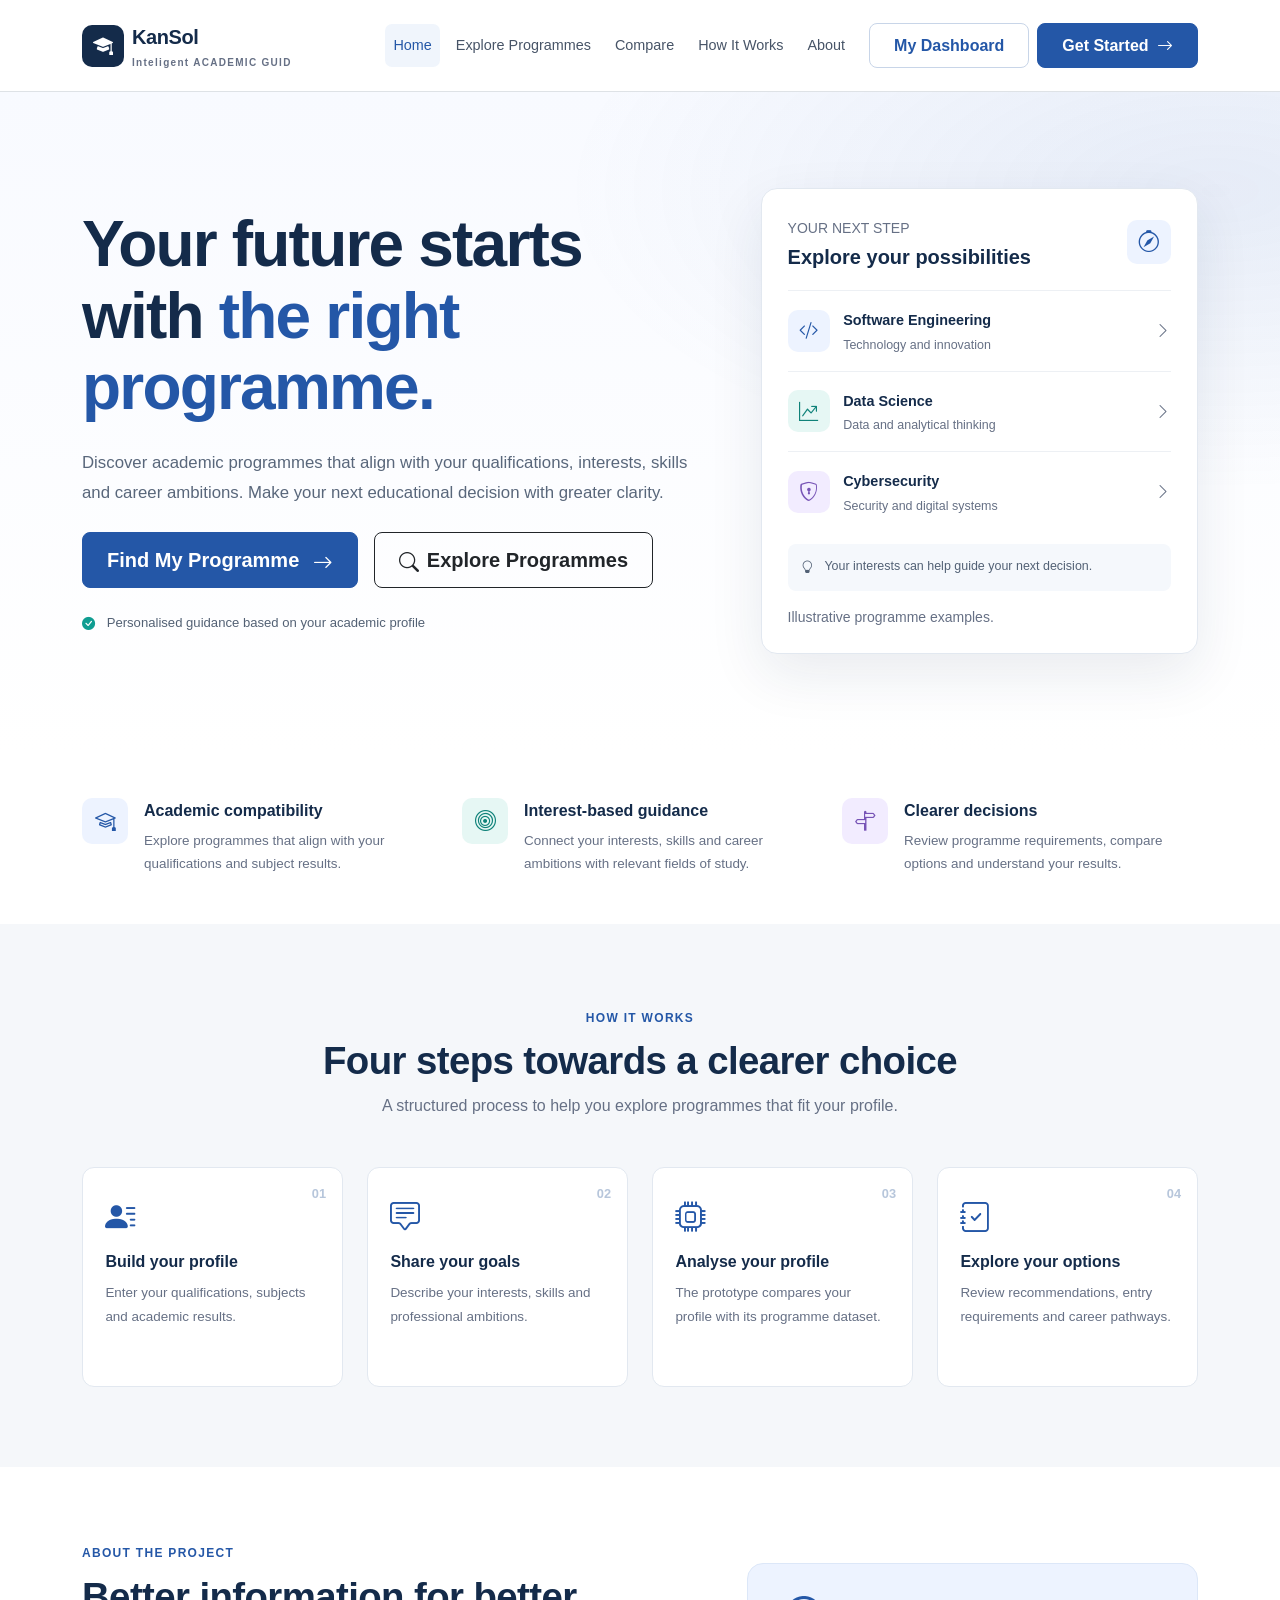
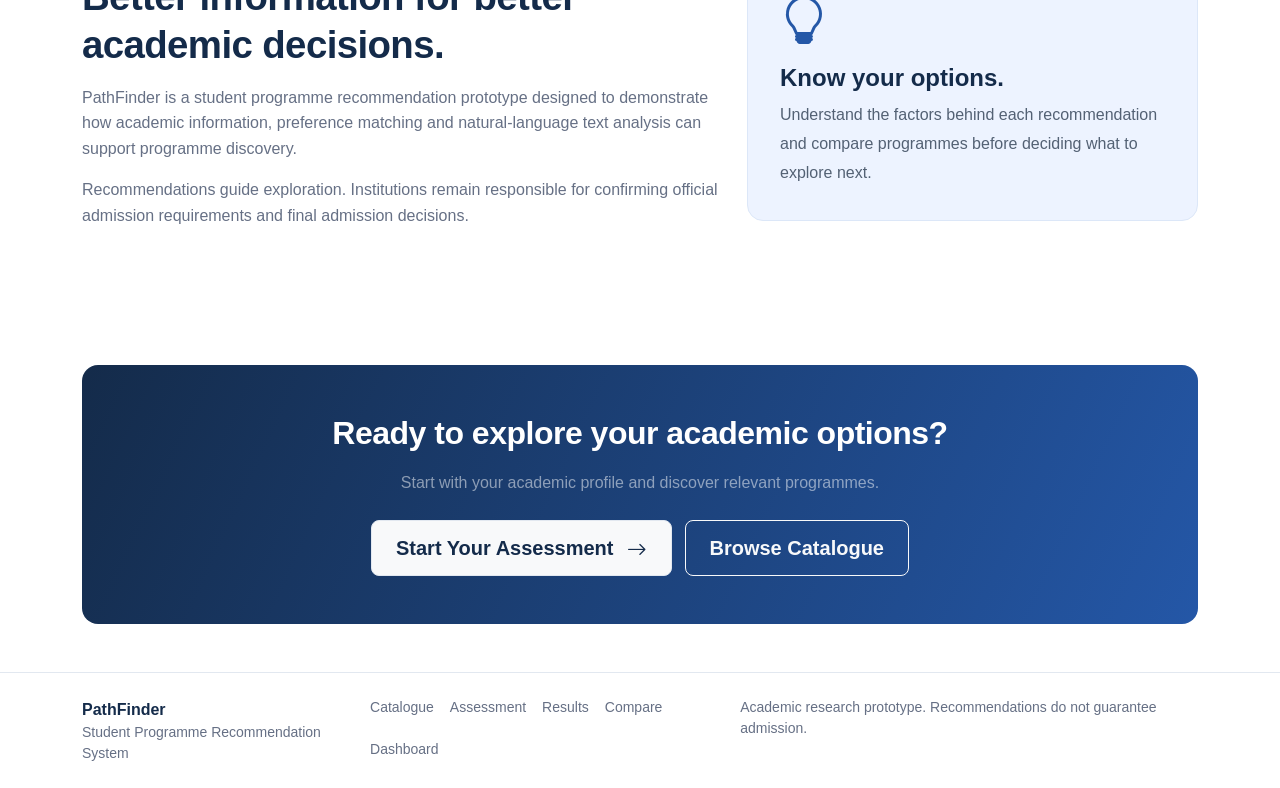
==== student-programme-recommender/index.html @ 3f0417a5 "First commit" ====
<!DOCTYPE html>
<html lang="en">
<head>
  <meta charset="UTF-8">
  <meta name="viewport" content="width=device-width, initial-scale=1.0">
  <meta name="description" content="Discover higher education programmes that match your academic qualifications, interests, skills and career goals.">
  <title>KanSol | Student Programme Recommendation System</title>

  <link href="https://cdn.jsdelivr.net/npm/bootstrap@5.3.8/dist/css/bootstrap.min.css"
        rel="stylesheet">
  <link href="https://cdn.jsdelivr.net/npm/bootstrap-icons@1.11.3/font/bootstrap-icons.min.css"
        rel="stylesheet">
  <link rel="stylesheet" href="assets/css/style.css">
</head>

<body>
  <nav class="navbar navbar-expand-lg navbar-light bg-white sticky-top border-bottom">
    <div class="container py-2">
      <a class="navbar-brand d-flex align-items-center gap-2" href="index.html">
        <span class="brand-icon"><i class="bi bi-mortarboard-fill"></i></span>
        <span>
          <strong class="brand-name">KanSol</strong>
          <small class="d-block brand-caption">Inteligent ACADEMIC GUID</small>
        </span>
      </a>

      <button class="navbar-toggler" type="button"
              data-bs-toggle="collapse" data-bs-target="#mainNavbar"
              aria-controls="mainNavbar" aria-expanded="false"
              aria-label="Toggle navigation">
        <span class="navbar-toggler-icon"></span>
      </button>

      <div class="collapse navbar-collapse" id="mainNavbar">
        <ul class="navbar-nav ms-auto align-items-lg-center gap-lg-2">
          <li class="nav-item">
            <a class="nav-link active" aria-current="page" href="index.html">Home</a>
          </li>
          <li class="nav-item">
            <a class="nav-link" href="pages/catalogue.html">Explore Programmes</a>
          </li>
          <li class="nav-item">
            <a class="nav-link" href="pages/compare.html">Compare</a>
          </li>
          <li class="nav-item">
            <a class="nav-link" href="#how-it-works">How It Works</a>
          </li>
          <li class="nav-item">
            <a class="nav-link" href="#about">About</a>
          </li>
          <li class="nav-item ms-lg-2">
            <a class="btn btn-outline-primary px-4" href="pages/dashboard.html">
              My Dashboard
            </a>
          </li>
          <li class="nav-item">
            <a class="btn btn-primary px-4" href="pages/assessment.html">
              Get Started <i class="bi bi-arrow-right ms-1"></i>
            </a>
          </li>
        </ul>
      </div>
    </div>
  </nav>

  <main>
    <section class="hero-section">
      <div class="container py-5">
        <div class="row align-items-center g-5 py-lg-5">
          <div class="col-lg-7">
            
            <h1 class="hero-title mb-4">
              Your future starts with
              <span class="text-accent">the right programme.</span>
            </h1>

            <p class="hero-description mb-4">
              Discover academic programmes that align with your qualifications,
              interests, skills and career ambitions. Make your next educational
              decision with greater clarity.
            </p>

            <div class="d-flex flex-column flex-sm-row gap-3 mb-4">
              <a href="pages/assessment.html" class="btn btn-primary btn-lg px-4">
                Find My Programme <i class="bi bi-arrow-right ms-2"></i>
              </a>

              <a href="pages/catalogue.html" class="btn btn-outline-dark btn-lg px-4">
                <i class="bi bi-search me-2"></i>Explore Programmes
              </a>
            </div>

            <div class="hero-note">
              <i class="bi bi-check-circle-fill me-2"></i>
              Personalised guidance based on your academic profile
            </div>
          </div>

          <div class="col-lg-5">
            <div class="hero-visual">
              <div class="visual-heading">
                <div>
                  <span class="small text-secondary">YOUR NEXT STEP</span>
                  <h5 class="mb-0 mt-1">Explore your possibilities</h5>
                </div>
                <span class="visual-icon"><i class="bi bi-compass"></i></span>
              </div>

              <a class="visual-item text-decoration-none text-reset"
                 href="pages/catalogue.html?search=Software%20Engineering">
                <span class="visual-item-icon icon-blue">
                  <i class="bi bi-code-slash"></i>
                </span>
                <div class="flex-grow-1">
                  <strong>Software Engineering</strong>
                  <small class="d-block text-secondary">Technology and innovation</small>
                </div>
                <i class="bi bi-chevron-right text-secondary"></i>
              </a>

              <a class="visual-item text-decoration-none text-reset"
                 href="pages/catalogue.html?search=Data%20Science">
                <span class="visual-item-icon icon-teal">
                  <i class="bi bi-graph-up-arrow"></i>
                </span>
                <div class="flex-grow-1">
                  <strong>Data Science</strong>
                  <small class="d-block text-secondary">Data and analytical thinking</small>
                </div>
                <i class="bi bi-chevron-right text-secondary"></i>
              </a>

              <a class="visual-item text-decoration-none text-reset"
                 href="pages/catalogue.html?search=Cybersecurity">
                <span class="visual-item-icon icon-purple">
                  <i class="bi bi-shield-lock"></i>
                </span>
                <div class="flex-grow-1">
                  <strong>Cybersecurity</strong>
                  <small class="d-block text-secondary">Security and digital systems</small>
                </div>
                <i class="bi bi-chevron-right text-secondary"></i>
              </a>

              <div class="visual-footer">
                <i class="bi bi-lightbulb me-2"></i>
                Your interests can help guide your next decision.
              </div>
              <p class="small text-secondary mt-3 mb-0">
                Illustrative programme examples.
              </p>
            </div>
          </div>
        </div>
      </div>
    </section>

    <section class="py-5 bg-white">
      <div class="container">
        <div class="row g-4">
          <div class="col-md-4">
            <div class="feature-item">
              <span class="feature-icon"><i class="bi bi-mortarboard"></i></span>
              <div>
                <h5>Academic compatibility</h5>
                <p>Explore programmes that align with your qualifications and subject results.</p>
              </div>
            </div>
          </div>

          <div class="col-md-4">
            <div class="feature-item">
              <span class="feature-icon teal-feature"><i class="bi bi-bullseye"></i></span>
              <div>
                <h5>Interest-based guidance</h5>
                <p>Connect your interests, skills and career ambitions with relevant fields of study.</p>
              </div>
            </div>
          </div>

          <div class="col-md-4">
            <div class="feature-item">
              <span class="feature-icon purple-feature"><i class="bi bi-signpost-split"></i></span>
              <div>
                <h5>Clearer decisions</h5>
                <p>Review programme requirements, compare options and understand your results.</p>
              </div>
            </div>
          </div>
        </div>
      </div>
    </section>

    <section id="how-it-works" class="section-space">
      <div class="container">
        <div class="section-heading text-center mx-auto mb-5">
          <span class="section-label">HOW IT WORKS</span>
          <h2 class="section-title mt-2">Four steps towards a clearer choice</h2>
          <p class="text-secondary">
            A structured process to help you explore programmes that fit your profile.
          </p>
        </div>

        <div class="row g-4">
          <div class="col-sm-6 col-lg-3">
            <div class="step-card">
              <span class="step-number">01</span>
              <i class="bi bi-person-lines-fill step-icon"></i>
              <h5>Build your profile</h5>
              <p>Enter your qualifications, subjects and academic results.</p>
            </div>
          </div>

          <div class="col-sm-6 col-lg-3">
            <div class="step-card">
              <span class="step-number">02</span>
              <i class="bi bi-chat-square-text step-icon"></i>
              <h5>Share your goals</h5>
              <p>Describe your interests, skills and professional ambitions.</p>
            </div>
          </div>

          <div class="col-sm-6 col-lg-3">
            <div class="step-card">
              <span class="step-number">03</span>
              <i class="bi bi-cpu step-icon"></i>
              <h5>Analyse your profile</h5>
              <p>The prototype compares your profile with its programme dataset.</p>
            </div>
          </div>

          <div class="col-sm-6 col-lg-3">
            <div class="step-card">
              <span class="step-number">04</span>
              <i class="bi bi-journal-check step-icon"></i>
              <h5>Explore your options</h5>
              <p>Review recommendations, entry requirements and career pathways.</p>
            </div>
          </div>
        </div>
      </div>
    </section>

    <section id="about" class="about-section py-5">
      <div class="container py-lg-4">
        <div class="row align-items-center g-4">
          <div class="col-lg-7">
            <span class="section-label">ABOUT THE PROJECT</span>
            <h2 class="section-title mt-2">Better information for better academic decisions.</h2>
            <p class="text-secondary mt-3">
              PathFinder is a student programme recommendation prototype designed
              to demonstrate how academic information, preference matching and
              natural-language text analysis can support programme discovery.
            </p>
            <p class="text-secondary">
              Recommendations guide exploration. Institutions remain responsible
              for confirming official admission requirements and final admission decisions.
            </p>
          </div>
          <div class="col-lg-5">
            <div class="about-panel">
              <i class="bi bi-lightbulb display-5 mb-3"></i>
              <h4>Know your options.</h4>
              <p class="mb-0">
                Understand the factors behind each recommendation and compare
                programmes before deciding what to explore next.
              </p>
            </div>
          </div>
        </div>
      </div>
    </section>

    <section class="py-5">
      <div class="container">
        <div class="cta-panel p-4 p-lg-5 text-center">
          <h2 class="text-white">Ready to explore your academic options?</h2>
          <p class="text-white-50 mt-3 mb-4">
            Start with your academic profile and discover relevant programmes.
          </p>
          <a href="pages/assessment.html" class="btn btn-light btn-lg px-4">
            Start Your Assessment <i class="bi bi-arrow-right ms-2"></i>
          </a>
          <a href="pages/catalogue.html" class="btn btn-outline-light btn-lg px-4 ms-sm-2 mt-2 mt-sm-0">
            Browse Catalogue
          </a>
        </div>
      </div>
    </section>
  </main>

  <footer class="site-footer py-4">
    <div class="container d-flex flex-column flex-md-row justify-content-between gap-3">
      <div>
        <strong>PathFinder</strong>
        <p class="small text-secondary mb-0">Student Programme Recommendation System</p>
      </div>
      <div class="d-flex flex-wrap gap-3">
        <a class="small text-secondary" href="pages/catalogue.html">Catalogue</a>
        <a class="small text-secondary" href="pages/assessment.html">Assessment</a>
        <a class="small text-secondary" href="pages/results.html">Results</a>
        <a class="small text-secondary" href="pages/compare.html">Compare</a>
        <a class="small text-secondary" href="pages/dashboard.html">Dashboard</a>
      </div>
      <p class="small text-secondary mb-0">
        Academic research prototype. Recommendations do not guarantee admission.
      </p>
    </div>
  </footer>

  <script src="https://cdn.jsdelivr.net/npm/bootstrap@5.3.8/dist/js/bootstrap.bundle.min.js"></script>
  <script src="assets/js/app.js"></script>
</body>
</html>
---- student-programme-recommender/assets/css/style.css ----
:root {
  --pf-primary: #142b4a;
  --pf-blue: #2457a7;
  --pf-accent: #0f9d91;
  --pf-bg: #f5f7fa;
  --pf-text: #202b3c;
  --pf-muted: #667085;
  --pf-border: #e2e8f0;
  --pf-radius: 12px;
  --pf-shadow: 0 8px 24px rgba(20, 43, 74, 0.07);
  --pf-shadow-hover: 0 14px 32px rgba(20, 43, 74, 0.12);
}

*,
*::before,
*::after {
  box-sizing: border-box;
}

html {
  scroll-behavior: smooth;
  scroll-padding-top: 90px;
}

body {
  margin: 0;
  font-family: Inter, "Segoe UI", Arial, sans-serif;
  color: var(--pf-text);
  background: #fff;
  line-height: 1.6;
  -webkit-font-smoothing: antialiased;
}

img,
svg,
video {
  max-width: 100%;
}

img {
  height: auto;
}

a {
  color: var(--pf-blue);
  text-decoration: none;
}

a:hover {
  color: var(--pf-primary);
}

button,
input,
select,
textarea {
  font: inherit;
}

button,
.btn {
  -webkit-tap-highlight-color: transparent;
}

:focus-visible {
  outline: 3px solid rgba(36, 87, 167, 0.35);
  outline-offset: 3px;
}

/* Typography */

h1,
h2,
h3,
h4,
h5,
h6 {
  color: var(--pf-primary);
  font-weight: 700;
  line-height: 1.3;
}

p {
  margin-bottom: 1rem;
}

.text-muted,
.text-secondary {
  color: var(--pf-muted) !important;
}

.text-primary {
  color: var(--pf-blue) !important;
}

.text-success {
  color: #147d64 !important;
}

.small,
small {
  line-height: 1.5;
}

/* Bootstrap containers and page layout */

.container,
.container-fluid {
  --bs-gutter-x: 1.5rem;
}

main {
  min-width: 0;
}

.page-header {
  margin-bottom: 1.75rem;
}

.page-header h1,
.page-title {
  margin-bottom: 0.5rem;
  font-weight: 750;
  letter-spacing: -0.5px;
}

.page-subtitle,
.page-header p {
  color: var(--pf-muted);
}

/* Buttons */

.btn {
  --bs-btn-font-weight: 600;
  --bs-btn-border-radius: 8px;
  --bs-btn-padding-y: 0.6rem;
  --bs-btn-padding-x: 1rem;
  transition:
    color 0.18s ease,
    background-color 0.18s ease,
    border-color 0.18s ease,
    box-shadow 0.18s ease;
}

.btn:focus-visible {
  box-shadow: 0 0 0 0.22rem rgba(36, 87, 167, 0.2);
}

.btn-primary {
  --bs-btn-color: #fff;
  --bs-btn-bg: var(--pf-blue);
  --bs-btn-border-color: var(--pf-blue);
  --bs-btn-hover-color: #fff;
  --bs-btn-hover-bg: var(--pf-primary);
  --bs-btn-hover-border-color: var(--pf-primary);
  --bs-btn-active-bg: var(--pf-primary);
  --bs-btn-active-border-color: var(--pf-primary);
  --bs-btn-disabled-bg: var(--pf-blue);
  --bs-btn-disabled-border-color: var(--pf-blue);
}

.btn-outline-primary {
  --bs-btn-color: var(--pf-blue);
  --bs-btn-border-color: #c8d5e8;
  --bs-btn-hover-color: #fff;
  --bs-btn-hover-bg: var(--pf-blue);
  --bs-btn-hover-border-color: var(--pf-blue);
  --bs-btn-active-bg: var(--pf-primary);
  --bs-btn-active-border-color: var(--pf-primary);
}

.btn-success {
  --bs-btn-bg: #147d64;
  --bs-btn-border-color: #147d64;
  --bs-btn-hover-bg: #106751;
  --bs-btn-hover-border-color: #106751;
}

.btn-danger {
  --bs-btn-bg: #c03939;
  --bs-btn-border-color: #c03939;
  --bs-btn-hover-bg: #a52e2e;
  --bs-btn-hover-border-color: #a52e2e;
}

.btn-light {
  --bs-btn-color: var(--pf-primary);
  --bs-btn-border-color: var(--pf-border);
}

.btn-link {
  text-decoration: none;
}

.btn-link:hover {
  text-decoration: underline;
}

.btn-sm {
  --bs-btn-padding-y: 0.35rem;
  --bs-btn-padding-x: 0.7rem;
  --bs-btn-font-size: 0.875rem;
}

.btn-lg {
  --bs-btn-padding-y: 0.75rem;
  --bs-btn-padding-x: 1.25rem;
}

.btn:disabled,
.btn.disabled {
  cursor: not-allowed;
  transform: none;
}

/* Navigation */

.navbar {
  position: relative;
  z-index: 1030;
  background: #fff;
}

.navbar-brand {
  color: var(--pf-primary);
  font-weight: 700;
}

.navbar-brand:hover {
  color: var(--pf-blue);
}

.brand-icon {
  width: 42px;
  height: 42px;
  display: inline-grid;
  place-items: center;
  flex-shrink: 0;
  border-radius: 10px;
  background: var(--pf-primary);
  color: #fff;
  font-size: 1.25rem;
}

.brand-name {
  font-size: 1.25rem;
  line-height: 1.2;
  letter-spacing: -0.4px;
}

.brand-caption {
  display: block;
  margin-top: 3px;
  color: var(--pf-muted);
  font-size: 0.625rem;
  letter-spacing: 1.3px;
  line-height: 1.4;
}

.navbar .nav-link {
  padding: 0.6rem 0.8rem;
  border-radius: 7px;
  color: #475467;
  font-size: 0.9rem;
  font-weight: 500;
  transition: color 0.18s ease, background-color 0.18s ease;
}

.navbar .nav-link:hover,
.navbar .nav-link.active {
  color: var(--pf-blue);
  background: #f0f5fc;
}

.navbar-toggler {
  border-color: var(--pf-border);
  border-radius: 8px;
  padding: 0.45rem 0.65rem;
}

.navbar-toggler:focus {
  box-shadow: 0 0 0 0.2rem rgba(36, 87, 167, 0.15);
}

/* Bootstrap cards */

.card {
  --bs-card-border-color: var(--pf-border);
  --bs-card-border-radius: var(--pf-radius);
  --bs-card-cap-bg: #fff;
  box-shadow: 0 2px 8px rgba(20, 43, 74, 0.025);
}

.card-header {
  padding: 1rem 1.25rem;
  border-bottom-color: var(--pf-border);
  color: var(--pf-primary);
  font-weight: 650;
}

.card-body {
  min-width: 0;
}

.card-title {
  margin-bottom: 0.5rem;
  color: var(--pf-primary);
  font-weight: 700;
}

.card-text {
  color: var(--pf-muted);
}

.card-footer {
  border-top-color: var(--pf-border);
  background: #fff;
}

.card-hover {
  transition: border-color 0.2s ease, box-shadow 0.2s ease;
}

.card-hover:hover {
  border-color: #c8d5e8;
  box-shadow: var(--pf-shadow);
}

/* Forms */

.form-label {
  margin-bottom: 0.4rem;
  color: #344054;
  font-size: 0.9rem;
  font-weight: 600;
}

.form-control,
.form-select {
  min-height: 44px;
  border-color: #d0d7e2;
  border-radius: 8px;
  color: var(--pf-text);
  background-color: #fff;
}

textarea.form-control {
  min-height: 110px;
}

.form-control::placeholder {
  color: #98a2b3;
  opacity: 1;
}

.form-control:focus,
.form-select:focus {
  border-color: var(--pf-blue);
  box-shadow: 0 0 0 0.2rem rgba(36, 87, 167, 0.12);
}

.form-check-input {
  border-color: #b8c3d1;
}

.form-check-input:checked {
  border-color: var(--pf-blue);
  background-color: var(--pf-blue);
}

.form-check-input:focus {
  border-color: var(--pf-blue);
  box-shadow: 0 0 0 0.2rem rgba(36, 87, 167, 0.15);
}

.form-text {
  color: var(--pf-muted);
}

.input-group-text {
  border-color: #d0d7e2;
  background: #f8fafc;
  color: #475467;
}

/* Tables */

.table {
  --bs-table-color: var(--pf-text);
  --bs-table-border-color: var(--pf-border);
  margin-bottom: 0;
  vertical-align: middle;
}

.table > :not(caption) > * > * {
  padding: 0.85rem 1rem;
}

.table thead th {
  background: #f8fafc;
  color: #475467;
  font-size: 0.78rem;
  font-weight: 700;
  letter-spacing: 0.35px;
  text-transform: uppercase;
  white-space: nowrap;
}

.table tbody td {
  font-size: 0.9rem;
}

.table tbody tr:hover > * {
  --bs-table-bg-state: #f8faff;
}

.table-responsive {
  border: 1px solid var(--pf-border);
  border-radius: 10px;
}

/* Badges, alerts, and status labels */

.badge {
  font-weight: 600;
  letter-spacing: 0.1px;
}

.alert {
  border-radius: 10px;
}

.alert-primary {
  --bs-alert-color: #1b477f;
  --bs-alert-bg: #edf3ff;
  --bs-alert-border-color: #d5e2f8;
}

.alert-success {
  --bs-alert-color: #146c43;
}

.alert-warning {
  --bs-alert-color: #805b13;
}

.alert-danger {
  --bs-alert-color: #a52e2e;
}

/* Dropdowns and modals */

.dropdown-menu {
  padding: 0.45rem;
  border-color: var(--pf-border);
  border-radius: 10px;
  box-shadow: var(--pf-shadow);
}

.dropdown-item {
  padding: 0.6rem 0.8rem;
  border-radius: 6px;
  color: var(--pf-text);
}

.dropdown-item:hover,
.dropdown-item:focus {
  background: #f0f5fc;
  color: var(--pf-blue);
}

.modal-content {
  border: 1px solid var(--pf-border);
  border-radius: 14px;
  box-shadow: var(--pf-shadow-hover);
}

.modal-header,
.modal-footer {
  border-color: var(--pf-border);
}

.modal-title {
  font-weight: 700;
}

/* Landing page hero */

.hero-section {
  overflow: hidden;
  background:
    radial-gradient(
      ellipse at 95% 15%,
      rgba(36, 87, 167, 0.09),
      transparent 38%
    ),
    linear-gradient(180deg, #f8faff 0%, #fff 100%);
}

.eyebrow,
.section-label {
  color: var(--pf-blue);
  font-size: 0.75rem;
  font-weight: 700;
  letter-spacing: 1.3px;
}

.eyebrow {
  display: inline-flex;
  align-items: center;
  gap: 0.5rem;
  padding: 0.5rem 0.8rem;
  border-radius: 50rem;
  background: #eaf1fc;
}

.hero-title {
  max-width: 760px;
  color: var(--pf-primary);
  font-size: clamp(2.4rem, 5vw, 4.25rem);
  font-weight: 750;
  line-height: 1.12;
  letter-spacing: -1.8px;
}

.text-accent {
  color: var(--pf-blue);
}

.hero-description {
  max-width: 620px;
  color: #59677b;
  font-size: 1.05rem;
  line-height: 1.8;
}

.hero-note {
  color: #536174;
  font-size: 0.82rem;
}

.hero-note i {
  color: var(--pf-accent);
}

/* Landing page preview panel */

.hero-visual {
  padding: 1.6rem;
  border: 1px solid var(--pf-border);
  border-radius: 16px;
  background: #fff;
  box-shadow: 0 20px 55px rgba(20, 43, 74, 0.09);
}

.visual-heading {
  display: flex;
  justify-content: space-between;
  align-items: center;
  gap: 1rem;
  margin-bottom: 1.25rem;
}

.visual-heading h5 {
  margin: 0;
  color: var(--pf-primary);
  font-weight: 700;
}

.visual-icon {
  display: grid;
  place-items: center;
  flex-shrink: 0;
  width: 44px;
  height: 44px;
  border-radius: 10px;
  color: var(--pf-blue);
  background: #edf3ff;
  font-size: 1.35rem;
}

.visual-item {
  display: flex;
  align-items: center;
  gap: 0.85rem;
  padding: 1rem 0;
  border-top: 1px solid #edf0f4;
}

.visual-item strong {
  color: var(--pf-primary);
  font-size: 0.9rem;
}

.visual-item small {
  display: block;
  margin-top: 0.2rem;
  font-size: 0.78rem;
}

.visual-item-icon {
  display: grid;
  place-items: center;
  flex-shrink: 0;
  width: 42px;
  height: 42px;
  border-radius: 10px;
  font-size: 1.2rem;
}

.icon-blue {
  color: #2457a7;
  background: #edf3ff;
}

.icon-teal {
  color: #0f8279;
  background: #e6f7f4;
}

.icon-purple {
  color: #7754b6;
  background: #f2ecff;
}

.visual-footer {
  margin-top: 0.75rem;
  padding: 0.85rem;
  border-radius: 8px;
  background: #f5f8fc;
  color: #526175;
  font-size: 0.78rem;
}

/* Features */

.feature-item {
  display: flex;
  align-items: flex-start;
  gap: 1rem;
  height: 100%;
}

.feature-icon {
  display: grid;
  place-items: center;
  flex-shrink: 0;
  width: 46px;
  height: 46px;
  border-radius: 10px;
  background: #edf3ff;
  color: var(--pf-blue);
  font-size: 1.3rem;
}

.teal-feature {
  background: #e6f7f4;
  color: #0f8279;
}

.purple-feature {
  background: #f2ecff;
  color: #7754b6;
}

.feature-item h5 {
  margin: 0.15rem 0 0.45rem;
  color: var(--pf-primary);
  font-size: 1rem;
  font-weight: 700;
}

.feature-item p {
  margin: 0;
  color: var(--pf-muted);
  font-size: 0.84rem;
  line-height: 1.75;
}

/* Sections and process cards */

.section-space {
  padding-top: 5rem;
  padding-bottom: 5rem;
  background: var(--pf-bg);
}

.section-heading {
  max-width: 650px;
}

.section-title {
  color: var(--pf-primary);
  font-size: clamp(1.8rem, 3vw, 2.5rem);
  font-weight: 750;
  line-height: 1.25;
  letter-spacing: -0.6px;
}

.step-card {
  position: relative;
  height: 100%;
  min-height: 220px;
  padding: 1.6rem 1.4rem;
  border: 1px solid var(--pf-border);
  border-radius: var(--pf-radius);
  background: #fff;
  transition: border-color 0.2s ease, box-shadow 0.2s ease;
}

.step-card:hover {
  border-color: #c8d5e8;
  box-shadow: var(--pf-shadow);
}

.step-number {
  position: absolute;
  top: 1rem;
  right: 1rem;
  color: #b7c6db;
  font-size: 0.8rem;
  font-weight: 700;
}

.step-icon {
  display: inline-block;
  margin: 0.5rem 0 1.25rem;
  color: var(--pf-blue);
  font-size: 1.9rem;
}

.step-card h5 {
  color: var(--pf-primary);
  font-size: 1rem;
  font-weight: 700;
}

.step-card p {
  margin: 0;
  color: var(--pf-muted);
  font-size: 0.84rem;
  line-height: 1.75;
}

/* About and call-to-action sections */

.about-section {
  background: #fff;
}

.about-panel {
  padding: 2rem;
  border: 1px solid #dce7f8;
  border-radius: 16px;
  background: #edf3ff;
  color: var(--pf-primary);
}

.about-panel > i {
  color: var(--pf-blue);
}

.about-panel p {
  color: #536174;
  line-height: 1.8;
}

.cta-panel {
  border-radius: 16px;
  background: linear-gradient(115deg, #142b4a, #2457a7);
}

.cta-panel h2 {
  color: #fff;
  font-weight: 750;
  letter-spacing: -0.5px;
}

.cta-panel p {
  color: rgba(255, 255, 255, 0.82);
}

.site-footer {
  border-top: 1px solid var(--pf-border);
  background: #fff;
}

.site-footer strong {
  color: var(--pf-primary);
}

.site-footer a {
  color: var(--pf-muted);
}

.site-footer a:hover {
  color: var(--pf-blue);
}

/* Catalogue, results, and programme details */

.programme-card {
  height: 100%;
  transition: border-color 0.2s ease, box-shadow 0.2s ease;
}

.programme-card:hover {
  border-color: #c8d5e8;
  box-shadow: var(--pf-shadow);
}

.programme-card .card-title a {
  color: var(--pf-primary);
}

.programme-card .card-title a:hover {
  color: var(--pf-blue);
}

.programme-meta {
  color: var(--pf-muted);
  font-size: 0.85rem;
}

.result-card {
  border: 1px solid var(--pf-border);
  border-radius: var(--pf-radius);
  background: #fff;
}

.result-card + .result-card {
  margin-top: 1rem;
}

.result-score {
  color: var(--pf-blue);
  font-weight: 700;
}

.filter-panel {
  padding: 1.25rem;
  border: 1px solid var(--pf-border);
  border-radius: var(--pf-radius);
  background: #fff;
}

.empty-state {
  padding: 2.5rem 1.25rem;
  border: 1px dashed #cbd5e1;
  border-radius: var(--pf-radius);
  background: #f8fafc;
  text-align: center;
}

.empty-state i {
  color: #8b9bb1;
  font-size: 2rem;
}

.empty-state h5 {
  margin-top: 0.75rem;
}

.empty-state p {
  color: var(--pf-muted);
}

/* Dashboard statistics */

.stat-card {
  height: 100%;
  padding: 1.25rem;
  border: 1px solid var(--pf-border);
  border-radius: var(--pf-radius);
  background: #fff;
}

.stat-card .stat-label {
  color: var(--pf-muted);
  font-size: 0.85rem;
  font-weight: 500;
}

.stat-card .stat-value {
  margin-top: 0.4rem;
  color: var(--pf-primary);
  font-size: 1.8rem;
  font-weight: 750;
  line-height: 1.25;
}

/* Admin interface */

.admin-layout {
  min-width: 0;
}

.admin-sidebar {
  background: #fff;
  border-right: 1px solid var(--pf-border);
}

.admin-sidebar .nav-link {
  display: flex;
  align-items: center;
  gap: 0.65rem;
  margin-bottom: 0.25rem;
  padding: 0.7rem 0.85rem;
  border-radius: 8px;
  color: #475467;
  font-size: 0.9rem;
  font-weight: 500;
}

.admin-sidebar .nav-link:hover,
.admin-sidebar .nav-link.active {
  background: #edf3ff;
  color: var(--pf-blue);
}

.admin-content {
  min-width: 0;
}

.admin-toolbar {
  display: flex;
  align-items: center;
  justify-content: space-between;
  flex-wrap: wrap;
  gap: 0.75rem;
  margin-bottom: 1.25rem;
}

.admin-table-actions {
  display: flex;
  align-items: center;
  gap: 0.4rem;
  flex-wrap: wrap;
}

/* Bootstrap Icons */

.bi {
  display: inline-block;
  line-height: 1;
  vertical-align: -0.1em;
}

.btn .bi {
  margin-right: 0.25rem;
}

.btn .bi:only-child {
  margin-right: 0;
}

.nav-link .bi {
  margin-right: 0.25rem;
}

.brand-icon .bi,
.visual-icon .bi,
.visual-item-icon .bi,
.feature-icon .bi,
.step-icon.bi {
  margin-right: 0;
}

/* Prevent wide content from breaking layouts */

pre,
code {
  overflow-wrap: anywhere;
}

.text-break {
  overflow-wrap: anywhere;
}

.min-w-0 {
  min-width: 0;
}

/* Tablet and smaller desktop */

@media (max-width: 991.98px) {
  .navbar-nav {
    align-items: stretch !important;
    padding-top: 0.75rem;
  }

  .navbar-nav .nav-link {
    padding: 0.7rem 0.8rem;
  }

  .navbar-nav .btn {
    margin-top: 0.4rem;
  }

  .hero-title {
    letter-spacing: -1.2px;
  }

  .section-space {
    padding-top: 4rem;
    padding-bottom: 4rem;
  }

  .admin-sidebar {
    border-right: 0;
    border-bottom: 1px solid var(--pf-border);
  }
}

/* Mobile */

@media (max-width: 575.98px) {
  body {
    font-size: 0.95rem;
  }

  .container,
  .container-fluid {
    --bs-gutter-x: 1.25rem;
  }

  .brand-icon {
    width: 38px;
    height: 38px;
    font-size: 1.1rem;
  }

  .brand-name {
    font-size: 1.1rem;
  }

  .brand-caption {
    font-size: 0.56rem;
    letter-spacing: 1px;
  }

  .hero-title {
    font-size: clamp(2.15rem, 10vw, 2.7rem);
    letter-spacing: -1px;
  }

  .hero-description {
    font-size: 0.95rem;
  }

  .hero-visual {
    padding: 1.15rem;
  }

  .section-space {
    padding-top: 3rem;
    padding-bottom: 3rem;
  }

  .about-panel {
    padding: 1.4rem;
  }

  .cta-panel {
    border-radius: 12px;
  }

  .cta-panel h2 {
    font-size: 1.55rem;
  }

  .table > :not(caption) > * > * {
    padding: 0.7rem 0.75rem;
  }

  .admin-toolbar {
    align-items: stretch;
  }

  .admin-toolbar > .btn,
  .admin-toolbar > .btn-group {
    align-self: flex-start;
  }

  .stat-card .stat-value {
    font-size: 1.5rem;
  }
}

/* Respect reduced-motion preferences */

@media (prefers-reduced-motion: reduce) {
  *,
  *::before,
  *::after {
    scroll-behavior: auto !important;
    animation-duration: 0.01ms !important;
    animation-iteration-count: 1 !important;
    transition-duration: 0.01ms !important;
  }
}
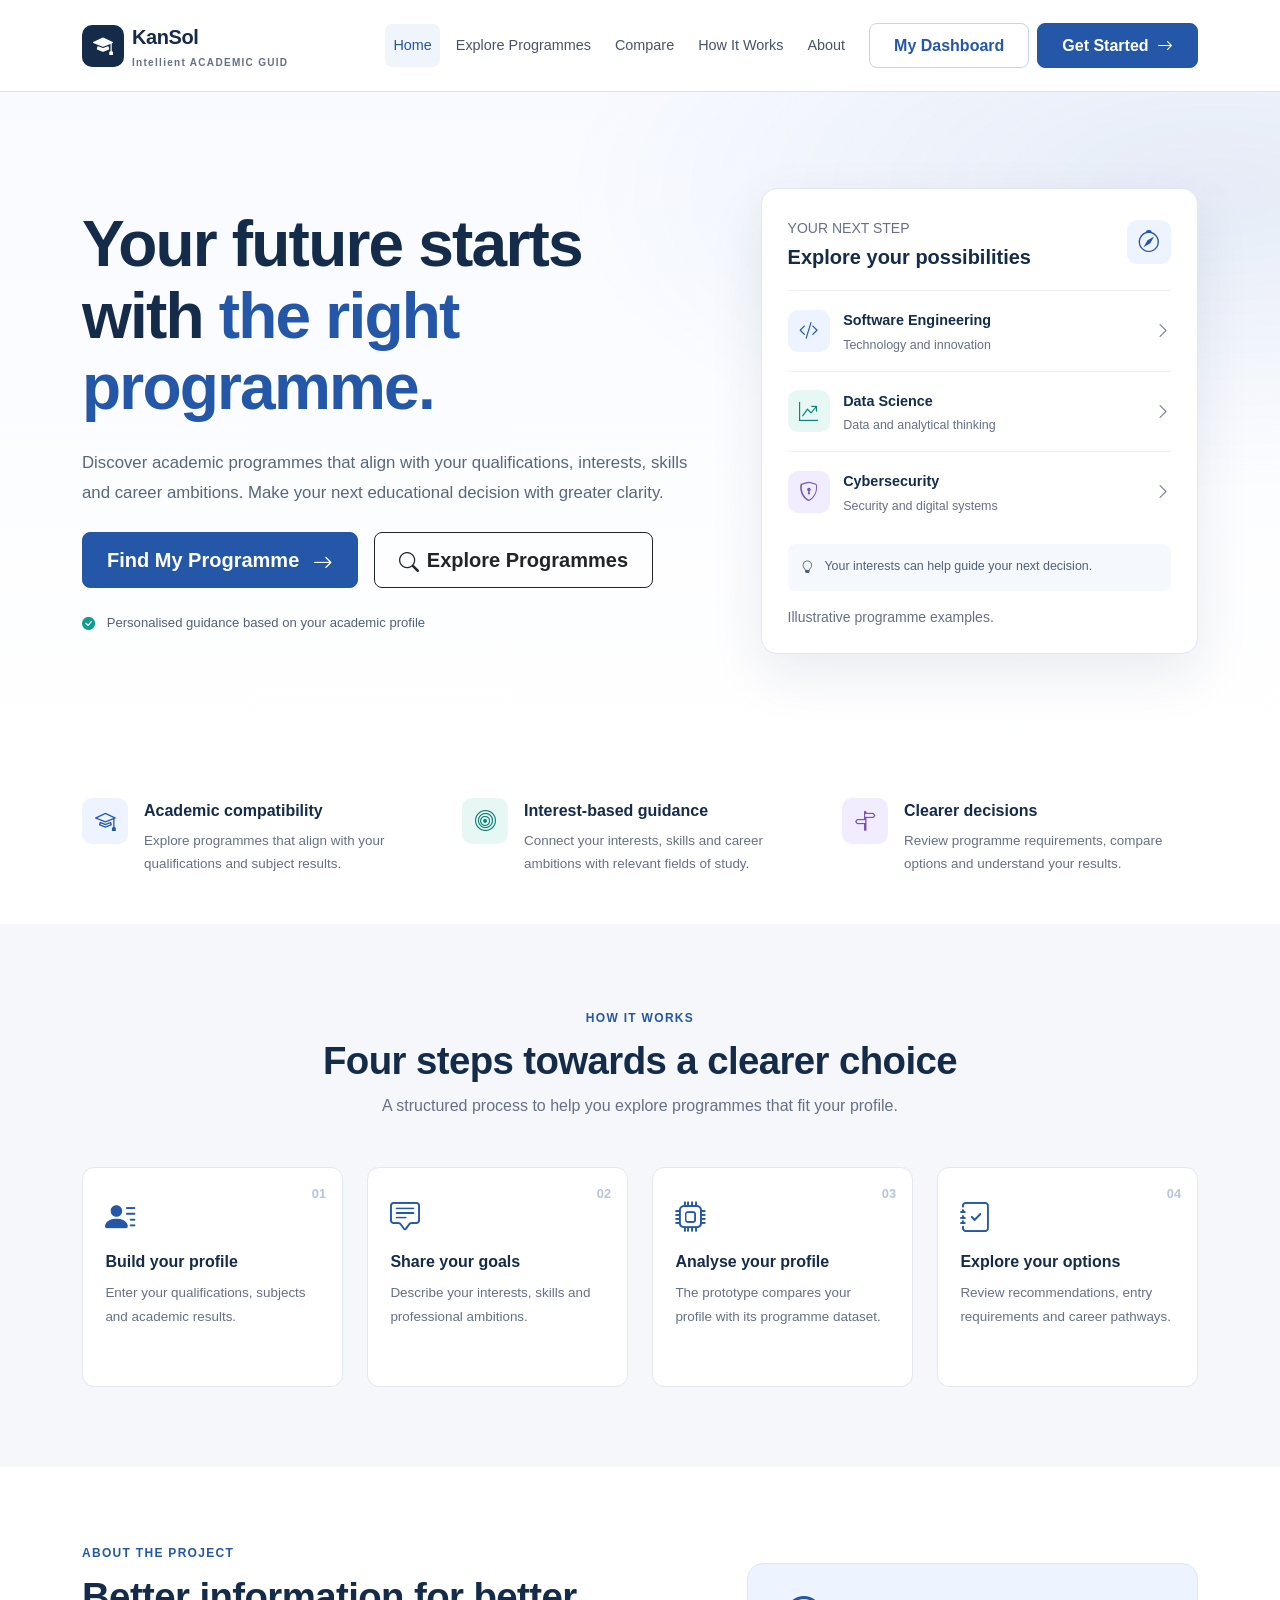
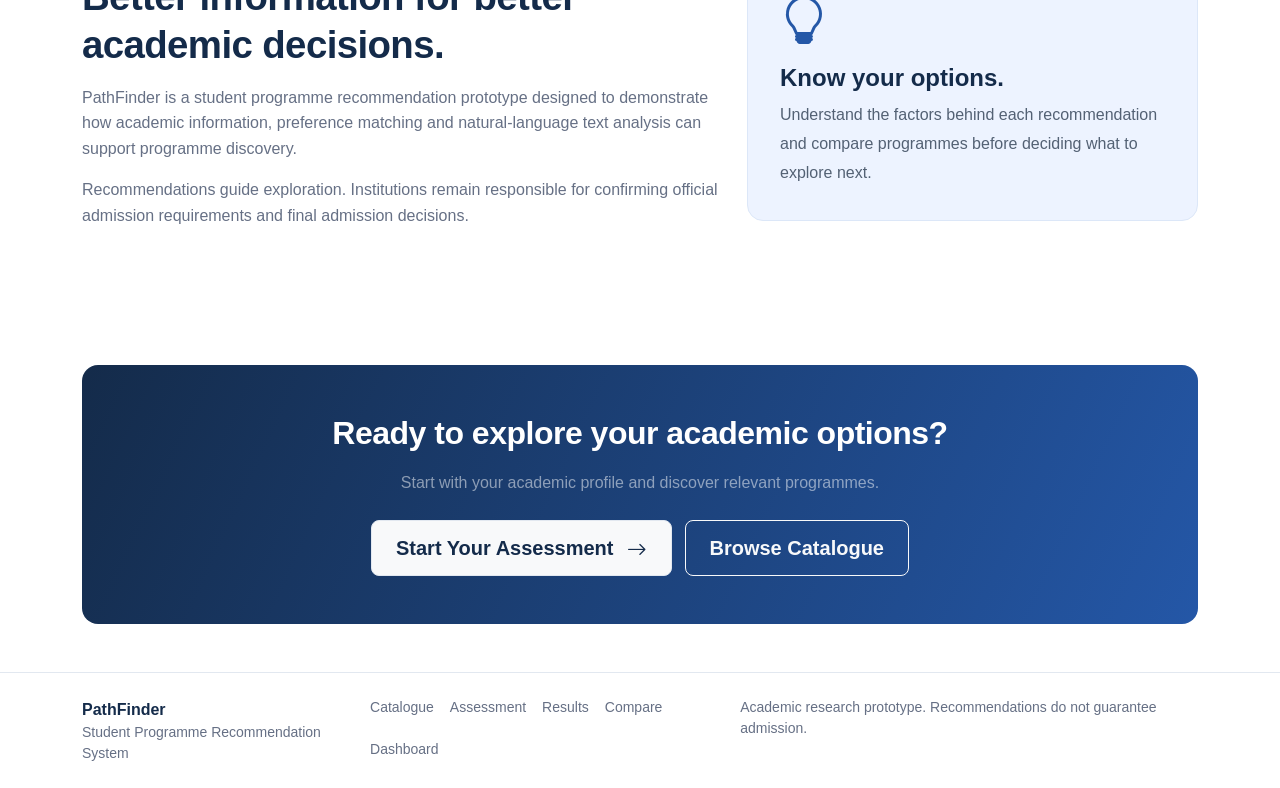
==== commit 12703e84: "spelling error" ====
--- a/student-programme-recommender/index.html
+++ b/student-programme-recommender/index.html
@@ -4,7 +4,7 @@
   <meta charset="UTF-8">
   <meta name="viewport" content="width=device-width, initial-scale=1.0">
   <meta name="description" content="Discover higher education programmes that match your academic qualifications, interests, skills and career goals.">
-  <title>KanSol | Student Programme Recommendation System</title>
+  <title>KanSol|Student Programme Recommendation System</title>
 
   <link href="https://cdn.jsdelivr.net/npm/bootstrap@5.3.8/dist/css/bootstrap.min.css"
         rel="stylesheet">
@@ -20,7 +20,7 @@
         <span class="brand-icon"><i class="bi bi-mortarboard-fill"></i></span>
         <span>
           <strong class="brand-name">KanSol</strong>
-          <small class="d-block brand-caption">Inteligent ACADEMIC GUID</small>
+          <small class="d-block brand-caption">Intellient ACADEMIC GUID</small>
         </span>
       </a>
 
